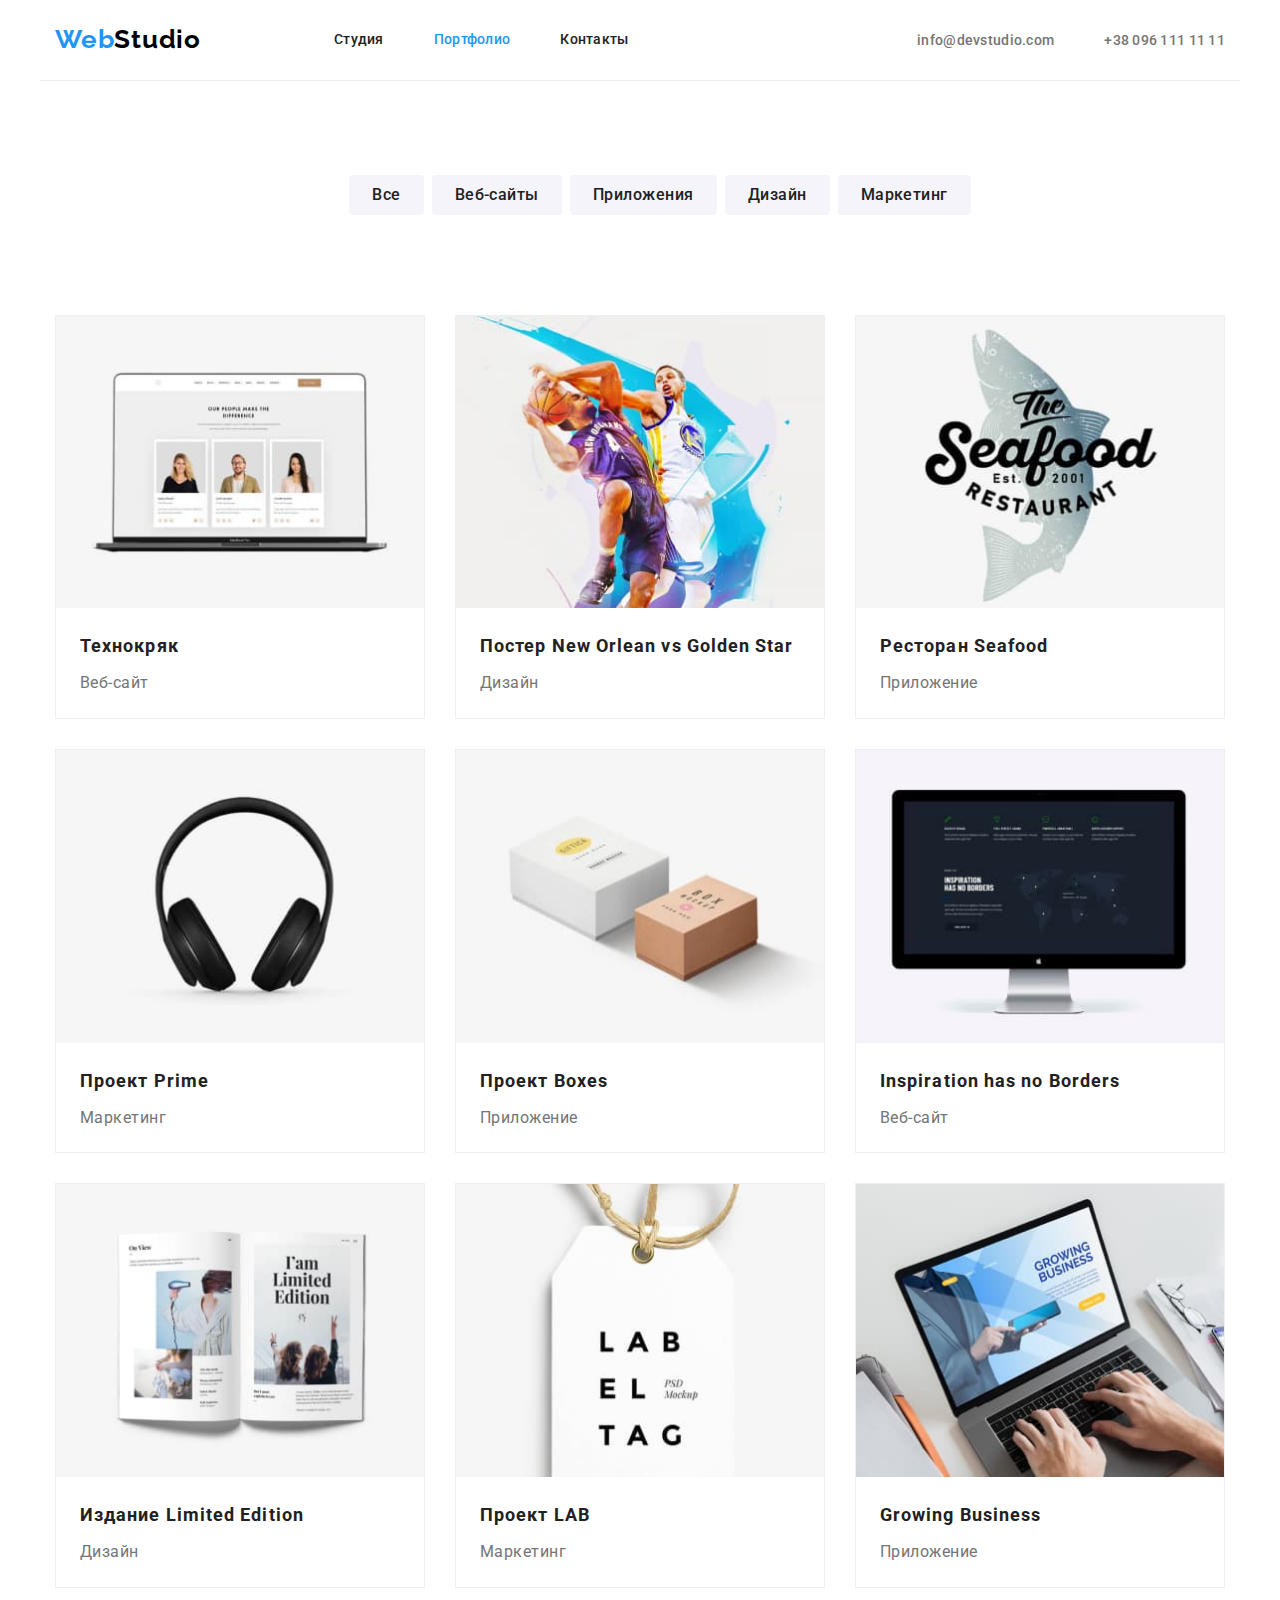
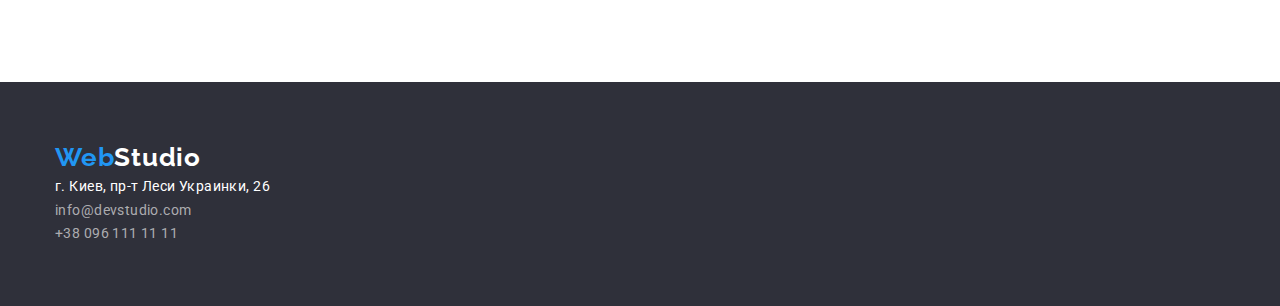
==== porffolio.html @ fcead11d "Initial commit" ====
<!DOCTYPE html>
<html lang="en">
  <head>
    <meta charset="UTF-8" />
    <meta http-equiv="X-UA-Compatible" content="IE=edge" />
    <meta name="viewport" content="width=device-width, initial-scale=1.0" />
    <title>portfolio</title>

    <link
      href="https://fonts.googleapis.com/css2?family=Raleway:wght@700&family=Roboto:wght@400;500;700;900&display=swap"
      rel="stylesheet"
    />
    <link rel="preconnect" href="https://fonts.gstatic.com" />
    <link
      rel="stylesheet"
      href="https://cdnjs.cloudflare.com/ajax/libs/modern-normalize/1.1.0/modern-normalize.min.css"
    />
    <link rel="stylesheet" href="./css/styles.css" />
  </head>
  <body>
    <!--header-->
    <header class="header">
      <div class="header-container-portfolio">
        <!-- navigation -->
        <div class="navigation-container">
          <a lang="en" class="logo-navigation" href="./index.html"
            >Web<span class="header-logo">Studio</span>
          </a>
          <nav class="navigation-box">
            <ul class="navigation-list">
              <li class="item-navigation">
                <a class="link-navigation" href="./index.html">Студия</a>
              </li>
              <li class="item-navigation">
                <a class="link-navigation current" href="./portfolio.html"
                  >Портфолио</a
                >
              </li>
              <li class="item-navigation">
                <a class="link-navigation" href="./index.html">Контакты</a>
              </li>
            </ul>
          </nav>
          <!-- header-group -->
          <div class="header-group-container">
            <ul class="header-group-list">
              <li class="item-header-group">
                <a class="link-header-group" href="mailto:info@devstudio.com"
                  >info@devstudio.com</a
                >
              </li>

              <li class="item-header-group">
                <a class="tel-header-group" href="tel:+380961111111"
                  >+38 096 111 11 11</a
                >
              </li>
            </ul>
          </div>
        </div>
      </div>
    </header>

    <main class="main-portfolio">
      <div class="main-container-portfolio">
        <section class="group">
          <h1 class="visually-hidden">group-title</h1>
          <div class="filter-conteiner">
            <ul class="filter-list">
              <li class="filter-item">
                <button class="filter-btn" type="button">Все</button>
              </li>
              <li class="filter-item">
                <button class="filter-btn" type="button">Веб-сайты</button>
              </li>
              <li class="filter-item">
                <button class="filter-btn" type="button">Приложения</button>
              </li>
              <li class="filter-item">
                <button class="filter-btn" type="button">Дизайн</button>
              </li>
              <li class="filter-item">
                <button class="filter-btn" type="button">Маркетинг</button>
              </li>
            </ul>
          </div>

          <ul class="group-list">
            <li class="group-item">
              <img
                class="group-img"
                src="./imegins/portfolio/1-img-tehnohryak.jpg"
                alt="сайт"
                width="370"
                height="294"
              />
              <h2 class="group-title">Технокряк</h2>
              <p class="group-text">Веб-сайт</p>
            </li>
            <li class="group-item">
              <img
                class="group-img"
                src="./imegins/portfolio/2-img-poster.jpg"
                alt="постер"
                width="370"
                height="294"
              />
              <h2 lang="en" class="group-title">
                Постер New Orlean vs Golden Star
              </h2>
              <p class="group-text">Дизайн</p>
            </li>
            <li class="group-item">
              <img
                class="group-img"
                src="./imegins/portfolio/3-img-restoran.jpg"
                alt="приложение ресторан"
                width="370"
                height="294"
              />
              <h2 lang="en" class="group-title">Ресторан Seafood</h2>
              <p class="group-text">Приложение</p>
            </li>
            <li class="group-item">
              <img
                class="group-img"
                src="./imegins/portfolio/4-img-prime.jpg"
                alt="наушники"
                width="370"
                height="294"
              />
              <h2 lang="en" class="group-title">Проект Prime</h2>
              <p class="group-text">Маркетинг</p>
            </li>
            <li class="group-item">
              <img
                class="group-img"
                src="./imegins/portfolio/5-img-boxes.jpg"
                alt="коробки"
                width="370"
                height="294"
              />
              <h2 lang="en" class="group-title">Проект Boxes</h2>
              <p class="group-text">Приложение</p>
            </li>
            <li class="group-item">
              <img
                class="group-img"
                src="./imegins/portfolio/6-img-inspiration.jpg"
                alt="монитор"
                width="370"
                height="294"
              />
              <h2 lang="en" class="group-title">Inspiration has no Borders</h2>
              <p class="group-text">Веб-сайт</p>
            </li>
            <li class="group-item">
              <img
                class="group-img"
                src="./imegins/portfolio/7-img-limitededishn.jpg"
                alt="книга"
                width="370"
                height="294"
              />
              <h2 lang="en" class="group-title">Издание Limited Edition</h2>
              <p class="group-text">Дизайн</p>
            </li>
            <li class="group-item">
              <img
                class="group-img"
                src="./imegins/portfolio/8-img-lab.jpg"
                alt="бирка"
                width="370"
                height="294"
              />
              <h2 lang="en" class="group-title">Проект LAB</h2>
              <p class="group-text">Маркетинг</p>
            </li>
            <li class="group-item">
              <img
                class="group-img"
                src="./imegins/portfolio/9-img-growing.jpg"
                alt="ноутбук"
                width="370"
                height="294"
              />
              <h2 lang="en" class="group-title">Growing Business</h2>
              <p class="group-text">Приложение</p>
            </li>
          </ul>
        </section>
      </div>
    </main>

    <!--footer-->
    <footer class="footer">
      <div class="footer-container">
        <a lang="en" class="footer-logo" href="./index.html"
          >Web<span class="footer-logo-second">Studio</span>
        </a>
        <address class="footer-address">
          <ul class="footer-list">
            <li class="footer-item">
              <a
                class="footer-map"
                href="https://g.page/stamp-capital?share"
                target="_blank"
                rel="noopener noreferrer"
                >г. Киев, пр-т Леси Украинки, 26
              </a>
            </li>
            <li class="footer-item">
              <a class="footer-link" href="mailto:info@devstudio.com"
                >info@devstudio.com</a
              >
            </li>
            <li class="footer-item">
              <a class="footer-tel" href="tel:+380961111111"
                >+38 096 111 11 11</a
              >
            </li>
          </ul>
        </address>
      </div>
    </footer>
  </body>
</html>
---- css/styles.css ----
:root {
    --header-bg-color: #FFFFFF;
    --herofooter-bg-color: #2F303A;
    --body-bg-color: #FFFFFF;
    --team-bg-secondhead: #F5F4FA;
    --footer-adres-color: rgba(255, 255, 255, 0.6);

    --web-link-color: #2196F3;
    --darkmain-color: #000000;

    --text-main-color: #212121;
    --text-cecond-color: #757575;

    --hover-color: #188CE8;
    --Footer-adress: #ACACB0;
    --ctroke-color: #ECECEC;

    --border-color: #EEEEEE;
    }

    /*=============== Body properties================ */
body {
    margin: 0;
    font-family: Roboto, sans-serif;
    letter-spacing: 0.03em;
    background-color: var(--body-bg-color);
    color: var(--text-main-color);
    font-size: 14px;
    line-height: 2;
    }
    /* ============================================== */
    h1, h2, h3, h4, h5, h6, p, ul{
        margin-top: 0;
        margin-bottom: 0;
        
    }

    /*============= description =====================*/
    .description{
        padding-top: 23px;
    }

    .description-second-title, .team-section-title {
        margin-bottom: 10px;
    }
    .description-list{
    display: flex;
    justify-content: space-between;

       }

    ul.description-list{
        padding-left: 0px;
        padding-right: 0px;
    }
    
    /* .description-item:last-child,
    {    margin-right: 0px;
    } */
        .description-item{
    width: 270px;   
    }
    .description-container{
        margin-bottom: 94px;
    }
    /*==============================================*/
    
    /*============= about =====================*/
    .about-list{
    display: flex;
    flex-wrap: nowrap;
    /* align-items: stretch; */
    }
    ul.about-list{
    padding-left: 0px;
    padding-right: 0px;
    }
    .about-item{
    width: 370px;
    margin-left: 0px;
    margin-right: 30px;
    background-color: teal;
    }

    .about-item:last-child {
    margin-right: 0px;
    }
    /*============= img =====================*/
    img {   display: block;
            max-width: 100%;
            height: auto;
        }
    /*==============================================*/


    /*=============  team  =====================*/
    .team-list{
    display: flex;
    flex-wrap: nowrap;
           }
    ul.team-list{
        padding: 0px;
    }
    .team-item{
    width: 270px;
    margin-left: 0px;
    margin-top: 0px;
    margin-right: 30px;
    background-color: var(--body-bg-color);
    border-bottom-left-radius: 4px;
    border-bottom-right-radius: 4px;
    border: 1px solid transparent;
    }
    .team-img {
        margin-bottom: 30px;
        display: block;
            max-width: 100%;
            height: auto;
    }
    .text-team{
     margin-bottom: 30px;
    }
   



    .about-title, .team-title{
        margin-bottom: 50px;
        align-items: center;}
   
    /* =============  container============================= */
.header-container, .description-container, .about-container,
.team-cоntainer, .footer-container, .main-container-portfolio
 {  
    margin-left: auto;
    margin-right: auto;
    width: 1200px;
    padding-left: 15px;
    padding-right: 15px;
    /* outline: 1px solid tomato; */

}
.header-container-portfolio{
    margin: 0 auto;
    width: 1200px;
    padding-left: 15px;
    padding-right: 15px;
    border-bottom: 1px solid var(--ctroke-color);}

    /* ========   Portfolio ""SETKA"  =========== */
    .group-list{
        display: flex;
        flex-wrap: wrap;
        
    }
    .group-item{
        width: 370px;

        margin-right: 30px;
        margin-bottom: 30px;
        border: 1px solid var(--border-color);
    }
    .group-item:nth-child(3n) {
        margin-right: 0px;

    }
    .group-item:nth-last-child(-n + 3) {
            margin-bottom: 0px;
        }

    .group-img{
    margin-bottom: 20px;
    }
    .group-title{
        margin-bottom: 4px;
        padding-left: 24px;
    }
    .group-text{
        margin-bottom: 20px;
        padding-left: 24px;
    }
    ul.group-list{
        padding: 0px;
    }
    .main-portfolio{
        padding-top: 94px;
        padding-bottom: 94px;
    }
    /* ===================================== */

.navigation-container{
    display: flex;
    align-items: center;
}

.header-group-container{
    margin-left: auto;
    
}

/* Logo */
.logo-navigation{
    margin-right: 93px;
}
.navigation-list{
    display: flex;
    align-items: center;
}
.header-group-list{
    display: flex;
}
.item-navigation{
    margin-right: 50px;
}
.tel-header-group{
    margin-left: 50px;
}
.item-navigation:last-child, {
    margin-right: 0px;
}

.list{
    padding: 0px;
    margin: 0px;
    list-style: no;
}
/*header*/
.header {
background-color: var(--header-bg-color);
}
/*Hero*/
.hero-section{
    padding-top: 200px;
    padding-bottom: 200px;
   
    background-color: var(--herofooter-bg-color);
    text-align: center;
}

/*Team*/
.team-section{
    padding-top: 94px;
    padding-bottom: 94px;
background-color: var(--team-bg-secondhead) 
}
.footer{
    background-color: var(--herofooter-bg-color);
}



.hero-title{
margin-top: 0;
margin-bottom: 30px;
font-family: 'Roboto';
font-weight: 900;
font-size: 44px;
line-height: 1.36;
color: var(--header-bg-color);
text-transform: uppercase;
letter-spacing: 0.06em;
/* background-color: tomato; */
}

.logo-navigation, .link-navigation {
    text-decoration: none;}
.logo-navigation {
font-family: 'Raleway';
font-style: normal;
font-weight: 700;
font-size: 26px;
line-height: 1.2;
letter-spacing: 0.03em;
color: var(--web-link-color);
}
.header-logo {
font-family: 'Raleway';
font-style: normal;
font-weight: 700;
font-size: 26px;
line-height: 1.2;
letter-spacing: 0.03em;
color: var(--darkmain-color);
}
.footer-logo{
text-decoration: none;
}
.footer-logo{
    font-family: 'Raleway';
    font-weight: 700;
    font-size: 26px;
    line-height: 1.2;
    letter-spacing: 0.03em;
    color: var(--web-link-color);
}
.footer-logo-second{
    font-family: 'Raleway';
    font-weight: 700;
    font-size: 26px;
    line-height: 1.2;
    letter-spacing: 0.03em;
    color: var(--header-bg-color);
}

/* Header ссылки */
.link-header-group, .tel-header-group{
font-weight: 500;
font-size: 14px;
line-height: 1.14;
letter-spacing: 0.02em;
color: var(--text-cecond-color);
text-decoration: none;
}


.link-header-group:hover, 
.link-header-group:focus{
    color: var(--web-link-color);
}
.tel-header-group:hover,
.tel-header-group:focus {
    color: var(--web-link-color);
}
.footer-map:hover,
.footer-map:focus{
color: var(--web-link-color);
}
.footer-link:hover,
.footer-link:focus{
color: var(--web-link-color);
}
.footer-tel:hover,
.footer-tel:focus{
color: var(--web-link-color);
}

/* убирает маркер нумирации списка */

 .item-header-group, 
 .footer-item, .team-item, .about-item,
  .description-item, .item-navigation, 
  .filter-item, .group-item{
     list-style: none;}

     /* footer */
    .footer-link, .footer-tel{
    font-weight: 400;
    font-size: 14px;
    line-height: 1.7;
    letter-spacing: 0.03em;
    color: var(--Footer-adress);
    text-decoration: none;
    }
    .footer-map{
    color: var(--header-bg-color);
    text-decoration: none;
    }
    
    .footer-address {
    font-weight: 400;
    font-size: 14px;
    line-height: 1.7;
    letter-spacing: 0.03em;
    color: var(--footer-adres-color);
    font-style: normal
    }

    /* team-section */
    .team {
    background-color: var(--team-bg-secondhead);
    }
    .team-title, .about-title{
    font-size: 36px;
    line-height: 1.16;
    letter-spacing: 0.03em;
    font-weight: 700;
    color: var(--text-main-color);
    }
    .team-section-title{
    font-weight: 500;
    font-size: 16px;
    line-height: 1.2;
    text-align: center;
    letter-spacing: 0.03em;
    color: var(--text-main-color);
    }
    .text-team{
    font-weight: 400;
    font-size: 16px;
    line-height: 1.2;
    text-align: center;
    letter-spacing: 0.03em;
    color: var(--text-cecond-color);
    }
    .description-second-title {
    font-weight: 700;
    font-size: 14px;
    line-height: 1.14;
    letter-spacing: 0.03em;
    color: var(--text-main-color);
    text-transform: uppercase;
    }
    .description-text{
    font-weight: 400;
    font-size: 14px;
    line-height: 1.7;
    letter-spacing: 0.03em;
    color: var(--text-cecond-color);
    }

    .link-navigation{
    display: block;
    padding-top: 32px;
    padding-bottom: 32px;

    font-weight: 500;
    font-size: 14px;
    line-height: 1.14;
    letter-spacing: 0.02em;
    color: var(--text-main-color);
    }
    .link-navigation:hover, 
    .link-navigation:focus{
    color: var(--web-link-color);
    }


    /* портфолио */
    .group-title{
    font-weight: 700;
    font-size: 18px;
    line-height: 2;
    letter-spacing: 0.06em;
    color: var(--text-main-color);
    }
    .group-text{
    font-weight: 400;
    font-size: 16px;
    line-height: 1.87;
    letter-spacing: 0.03em;
    color: var(--text-cecond-color);
    }

    /* button */
    .filter-btn{
    display: inline-block;
    padding: 6px 22px;
    border-radius: 4px;
    border: 1px solid transparent;
    text-align: center;

    margin-bottom: 50px;

    font-family: 'Roboto';
    font-weight: 500;
    font-size: 16px;
    line-height: 1.62;
    text-align: center;
    letter-spacing: 0.03em;
    color: var(--text-main-color);
    background-color: var(--team-bg-secondhead);
    cursor: pointer;
    }

    .filter-btn:hover,
    .filter-btn:focus{
    font-family: 'Roboto';
    font-weight: 500;
    font-size: 16px;
    line-height: 1.62;
    text-align: center;
    letter-spacing: 0.03em;
    color: var(--header-bg-color);
    background-color: var(--web-link-color);
    cursor: pointer;
    }

    .filter-conteiner{
        padding-bottom: 94px;
        padding-bottom: 50px;
        
    }
    .filter-list{
        display: flex;
        align-items: center;
        justify-content: center;

    }
        .filter-item{
            margin-right: 8px;
        }
        .filter-item:last-child {
        margin-right: 0px;
        }
   

    .hero-btn{
    display: inline-block;
    padding: 10px 32px;
    border-radius: 4px;
    border: 1px solid transparent;
    min-width: 200px;
    text-align: center;
    /* margin-bottom: 200px; */

    font-family: 'Roboto';
    font-weight: 700;
    font-size: 16px;
    line-height: 1.87;
    letter-spacing: 0.06em;
    color: var(--header-bg-color);
    background-color: var(--web-link-color);
    text-decoration: none;
    cursor: pointer;
    }

    .hero-btn:hover,
    .hero-btn:focus{
    font-weight: 700;
    font-size: 16px;
    line-height: 1.87;
    
    color: var(--header-bg-color);
    background-color: var(--hover-color);
    cursor: pointer;
    }
    /* .footer */
    .footer{
        padding-top: 60px;
        padding-bottom: 60px;
    }
   
    .footer-list{
        padding-left: 0px;
    }

    /*current navigation  */




    .link-navigation.current{
    color: var(--web-link-color);
    }

    /* visually-hidden */
    .visually-hidden {
        position: absolute;
        width: 1px;
        height: 1px;
        margin: -1px;
        border: 0;
        padding: 0;
    
        white-space: nowrap;
        clip-path: inset(100%);
        clip: rect(0 0 0 0);
        overflow: hidden;
    }
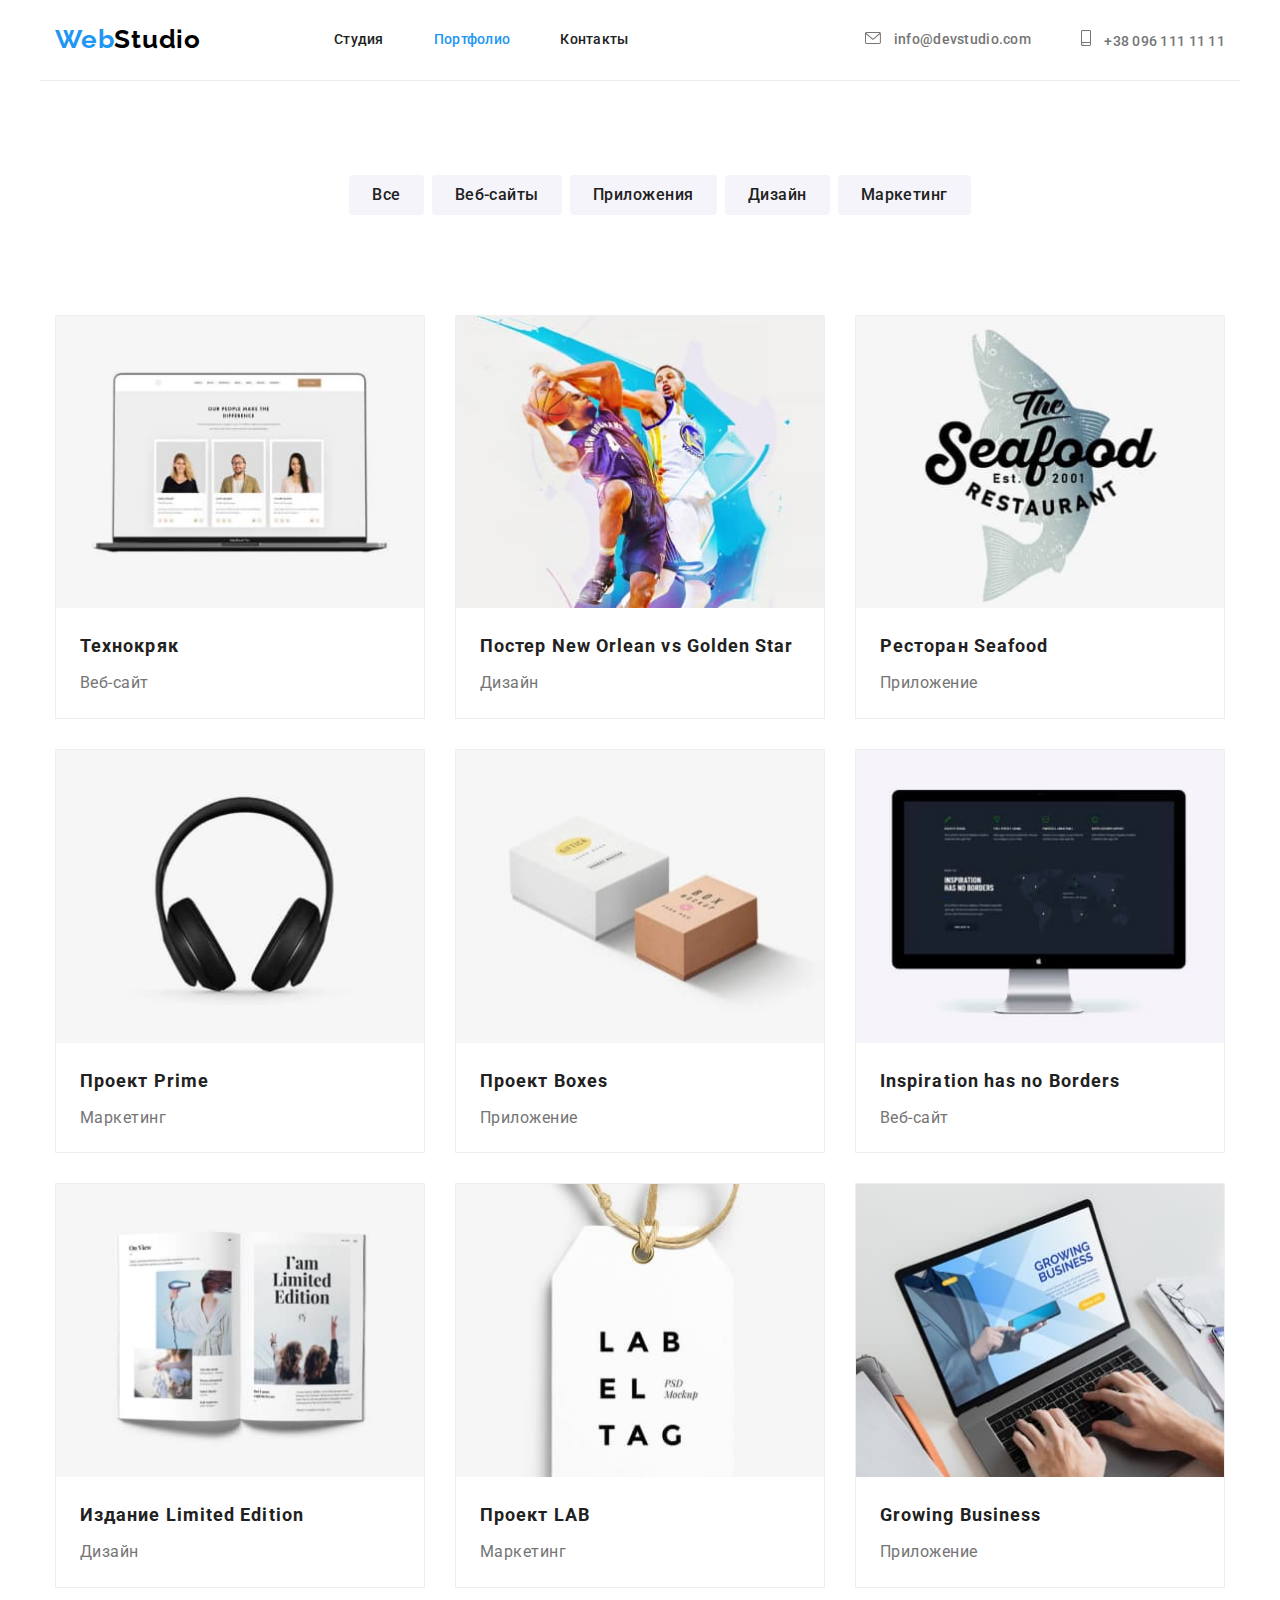
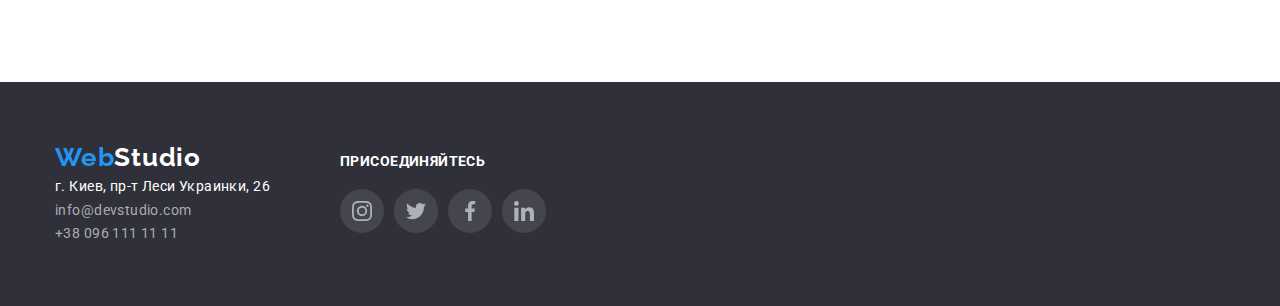
==== commit 69e23271: "add sprite and style" ====
--- a/porffolio.html
+++ b/porffolio.html
@@ -46,13 +46,21 @@
             <ul class="header-group-list">
               <li class="item-header-group">
                 <a class="link-header-group" href="mailto:info@devstudio.com"
-                  >info@devstudio.com</a
+                  >
+                  <svg class="header-icon" width="16" height="12">
+                      <use href="./imegins/sprite.svg#icon-envelope"></use>
+                    </svg>
+                  info@devstudio.com</a
                 >
               </li>
 
               <li class="item-header-group">
                 <a class="tel-header-group" href="tel:+380961111111"
-                  >+38 096 111 11 11</a
+                  >
+                  <svg class="header-icon" width="10" height="16">
+                      <use href="./imegins/sprite.svg#icon-smartphone"></use>
+                    </svg>
+                  +38 096 111 11 11</a
                 >
               </li>
             </ul>
@@ -192,10 +200,11 @@
       </div>
     </main>
 
-    <!--footer-->
+    <!--5_Футер-->
     <footer class="footer">
       <div class="footer-container">
-        <a lang="en" class="footer-logo" href="./index.html"
+        <div class="footer-fst-container">
+          <a lang="en" class="footer-logo" href="./index.html"
           >Web<span class="footer-logo-second">Studio</span>
         </a>
         <address class="footer-address">
@@ -221,7 +230,36 @@
             </li>
           </ul>
         </address>
+        </div>
+        
+               <div class="footer-group">
+                  <h2 class="footer-section-title">присоединяйтесь</h3>
+
+                <ul class="social-list">
+                  <li class="social-item"><a class="social-link" href="" target="_blank" rel="noopener noreferrer" aria-label="иконка instagram">
+                    <svg class="social-icon" width="20" height="20">
+                      <use href="./imegins/sprite.svg#icon-instagram-1"></use>
+                    </svg>
+                  </a></li>
+                  <li class="social-item"><a class="social-link" href="" target="_blank" rel="noopener noreferrer" aria-label="иконка twitter">
+                    <svg class="social-icon" width="20" height="20">
+                      <use href="./imegins/sprite.svg#icon-twitter-2"></use>
+                    </svg>
+                  </a></li>
+                  <li class="social-item"><a class="social-link" href="" target="_blank" rel="noopener noreferrer" aria-label="иконка facebook">
+                    <svg class="social-icon" width="20" height="20">
+                      <use href="./imegins/sprite.svg#icon-facebook-3"></use>
+                    </svg>
+                  </a></li>
+                  <li class="social-item"><a class="social-link" href="" target="_blank" rel="noopener noreferrer" aria-label="иконка linkedin">
+                     <svg class="social-icon" width="20" height="20">
+                      <use href="./imegins/sprite.svg#icon-linkedin-4"></use>
+                    </svg>
+                  </a></li>                                    
+                </ul>
+               </div>
       </div>
+     
     </footer>
   </body>
 </html>
--- a/css/styles.css
+++ b/css/styles.css
@@ -16,7 +16,20 @@
     --ctroke-color: #ECECEC;
 
     --border-color: #EEEEEE;
-    }
+
+    --hero-gradient: rgba(47, 48, 58, 0.4);
+
+    --social-icons-color: #AFB1B8;
+    --social-icon-hover-color: #FFFFFF;
+    --border-clients-color:#AFB1B8;
+
+
+    
+    /* grid-items */
+    --items: 1;
+    --indent: 30px;
+}
+
 
     /*=============== Body properties================ */
 body {
@@ -53,13 +66,49 @@
         padding-left: 0px;
         padding-right: 0px;
     }
-    
+    /* =========================== */
+.description-item:not(:last-child) {
+    margin-right: 30px;
+}
+
+.description-icon {
+    display: flex;
+    justify-content: center;
+    align-items: center;
+    margin-bottom: 30px;
+
+    width: 270px;
+    height: 120px;
+    border-radius: 4px;
+
+    background-color: #f5f4fa;
+}
     /* .description-item:last-child,
     {    margin-right: 0px;
     } */
-        .description-item{
+        /* .description-item{
     width: 270px;   
     }
+    .description-item::before {
+        display: block;
+        content: '';
+        height: 120px;
+        background-size: contain;
+        background-repeat: no-repeat;
+        background-position: center;
+        background-color: #F5F4FA;
+    }
+        .icon-antenna::before {display: block; content: '';
+        background-image: url("../imegins/icons/antenna.svg");
+         }
+        .icon-clock::before {display: block; content: '';
+        background-image: url("../imegins/icons/clock.svg");}
+        .icon-diagramma::before {display: block; content: '';
+        background-image: url("../imegins/icons/diagram.svg");}
+        .icon-austronavt::before {display: block;   content: '';
+        background-image: url("../imegins/icons/astronaut.svg");} */
+
+
     .description-container{
         margin-bottom: 94px;
     }
@@ -110,27 +159,30 @@
     border-bottom-left-radius: 4px;
     border-bottom-right-radius: 4px;
     border: 1px solid transparent;
+    box-shadow: 0px 1px  2px rgba(0, 0, 0, 0.2), 0px  1px  1px rgba(0, 0, 0, 0.14), 
+    0px 3px  1px rgba(0, 0, 0, 0.12);
     }
     .team-img {
-        margin-bottom: 30px;
+        /* margin-bottom: 30px; */
         display: block;
             max-width: 100%;
             height: auto;
     }
     .text-team{
-     margin-bottom: 30px;
+     margin-bottom: 16px;
     }
    
 
 
 
-    .about-title, .team-title{
+    .about-title, .team-title, .customers-title{
+        text-align: center;
         margin-bottom: 50px;
         align-items: center;}
    
     /* =============  container============================= */
 .header-container, .description-container, .about-container,
-.team-cоntainer, .footer-container, .main-container-portfolio
+.team-cоntainer, .footer-container, .main-container-portfolio, .customers-container
  {  
     margin-left: auto;
     margin-right: auto;
@@ -151,8 +203,15 @@
     .group-list{
         display: flex;
         flex-wrap: wrap;
-        
-    }
+           
+    }
+
+    
+                .group-item:hover,
+                .group-item:focus {
+            box-shadow: 0px 1px 1px rgba(0, 0, 0, 0.12), 0px 4px 4px rgba(0, 0, 0, 0.06), 1px 4px 6px rgba(0, 0, 0, 0.16);
+        }
+
     .group-item{
         width: 370px;
 
@@ -207,7 +266,8 @@
     align-items: center;
 }
 .header-group-list{
-    display: flex;
+     display: flex;
+    align-items: center;
 }
 .item-navigation{
     margin-right: 50px;
@@ -215,7 +275,7 @@
 .tel-header-group{
     margin-left: 50px;
 }
-.item-navigation:last-child, {
+.item-navigation:last-child {
     margin-right: 0px;
 }
 
@@ -229,12 +289,21 @@
 background-color: var(--header-bg-color);
 }
 /*Hero*/
+
 .hero-section{
-    padding-top: 200px;
+       padding-top: 200px;
     padding-bottom: 200px;
-   
-    background-color: var(--herofooter-bg-color);
     text-align: center;
+       /* background-color: 
+        var(--herofooter-bg-color); */
+    text-align: center;
+    background-image: url("../imegins/bg-main/bacgraund-Img.jpg"); 
+       max-width: 1600px;
+    height: 600px;
+    margin-left: auto;
+    margin-right: auto;
+    background-repeat: no-repeat;
+    background-position: center;
 }
 
 /*Team*/
@@ -339,8 +408,15 @@
  .item-header-group, 
  .footer-item, .team-item, .about-item,
   .description-item, .item-navigation, 
-  .filter-item, .group-item{
-     list-style: none;}
+  .filter-item, .group-item, .customers-item{ 
+     list-style: none;
+         }
+                 .social-item{
+                     list-style: none;
+                 }
+     
+      
+
 
      /* footer */
     .footer-link, .footer-tel{
@@ -369,7 +445,7 @@
     .team {
     background-color: var(--team-bg-secondhead);
     }
-    .team-title, .about-title{
+    .team-title, .about-title, .customers-title{
     font-size: 36px;
     line-height: 1.16;
     letter-spacing: 0.03em;
@@ -423,6 +499,74 @@
     .link-navigation:focus{
     color: var(--web-link-color);
     }
+        /* ================  social icons============================ */
+              
+        .social-link {
+            text-decoration: none;
+        }
+        .social-list{
+            display: flex;
+            justify-content: center;
+            align-items: center;
+            padding: 0;
+
+            /* gap: 10px; */
+            }
+        .social-item:not(:last-child){
+            margin-right: 10px;
+
+        }
+        .social-link{
+            display: flex;
+            align-items: center;
+            justify-content: center;
+            width: 44px;
+            height: 44px;
+            background-color: var(--social-icon-hover-color)
+            border-radius: 50%;
+        }
+        .social-link:hover,
+        .social-link:focus{
+        background-color: var(--hover-color);
+        border-radius: 50%;
+                }
+        .team-group {
+            padding-top: 30px;
+            padding-bottom: 30px;
+            
+        }
+        .social-icon{
+            fill: var(--social-icons-color);
+        }
+        .social-link:hover .social-icon,
+        .social-link:focus .social-icon{
+        fill: var(--social-icon-hover-color);
+        }
+/* ================ header envelope phone ============= */
+        .header-icon{
+            margin-right: 10px;
+            fill: currentColor;
+        }
+        .header-icon:hover, .header-icon:focus{
+        fill: currentColor;
+        }
+        .item-header-group{
+            display: flex;
+            text-align: center;
+        }
+     
+        /*=============FOOTER ICON==========  */
+                /* .footer-social-link {
+                    display: flex;
+                    align-items: center;
+                    justify-content: center;
+                    width: 44px;
+                    height: 44px;
+                    background-color: background-color: rgba(255, 255, 255, 0.1);
+                    border-radius: 50%;
+                } */
+     
+       
 
 
     /* портфолио */
@@ -558,4 +702,105 @@
         overflow: hidden;
     }
 
+/* ==============customers============= */
+
+.grid{
+    display: flex;
+    flex-wrap: wrap;
+    gap: var(--indent);
+}
+.grid-item {
+    display: flex;
+    flex-basis: calc((100%- var(--indent) * (var(--items)-1))/var(--items));
+}
+
+   .customers-title{
+    text-align: center;
+   }
+   .customers-item{
+       --indent: 5;
+   }
+   ul.customers-list.grid{
+    padding-left: 0px;
+   }
+   .customers-section{
+       padding-bottom: 94px;
+   }
+   .customers-link:hover,
+   .customers-link:focus {
+     border-color: var(--hover-color);
+    
+     }
    
+   .customers-link{
+    display: flex;   
+    align-items: center;
+    justify-content: center;
+
+    width: 170px;
+    height: 92px;
+
+    border: 1px solid var(--border-clients-color);
+    border-radius: 4px;
+   }
+   .customers-icon{
+       fill: var(--social-icons-color);
+          }
+    .customers-icon:hover, 
+    .customers-icon:focus
+    {fill: var(--hover-color);
+
+          }
+
+          /* footer icons */
+.footer-section-title {
+  color:var(--body-bg-color);
+  font-weight: 700;
+  font-size: 14px;
+  line-height: 1.142;
+  letter-spacing: 0.03em;
+  text-transform: uppercase;
+  margin-bottom: 20px;
+}
+.social-list {
+  display: flex;
+  list-style: none;
+}
+
+.social-item {
+  margin-right: 10px;
+  border-radius: 50%;
+  background-color: rgba(255, 255, 255, 0.1);
+}
+
+.social-item:last-child {
+  margin-right: 0px;
+}
+.footer-fst-container {
+margin-right: 70px;
+}
+.footer-container{
+display: flex;
+align-items: baseline;
+}
+
+  
+ 
+ /* ======== overlay ================= */
+ .overlay{
+     max-width: 1600px;
+     height: 600px;
+     margin-left: auto;
+     margin-right: auto;
+     outline: blue;
+     background-image: linear-gradient(
+         to right, 
+        rgba(47, 48, 58, 0.4),
+        rgba(47, 48, 58, 0.4)
+     ),
+     url("../imegins/icons/bacgraund-Img.jpg");
+
+     background-repeat: no-repeat;
+     background-position: center;
+     background-size: cover; 
+ }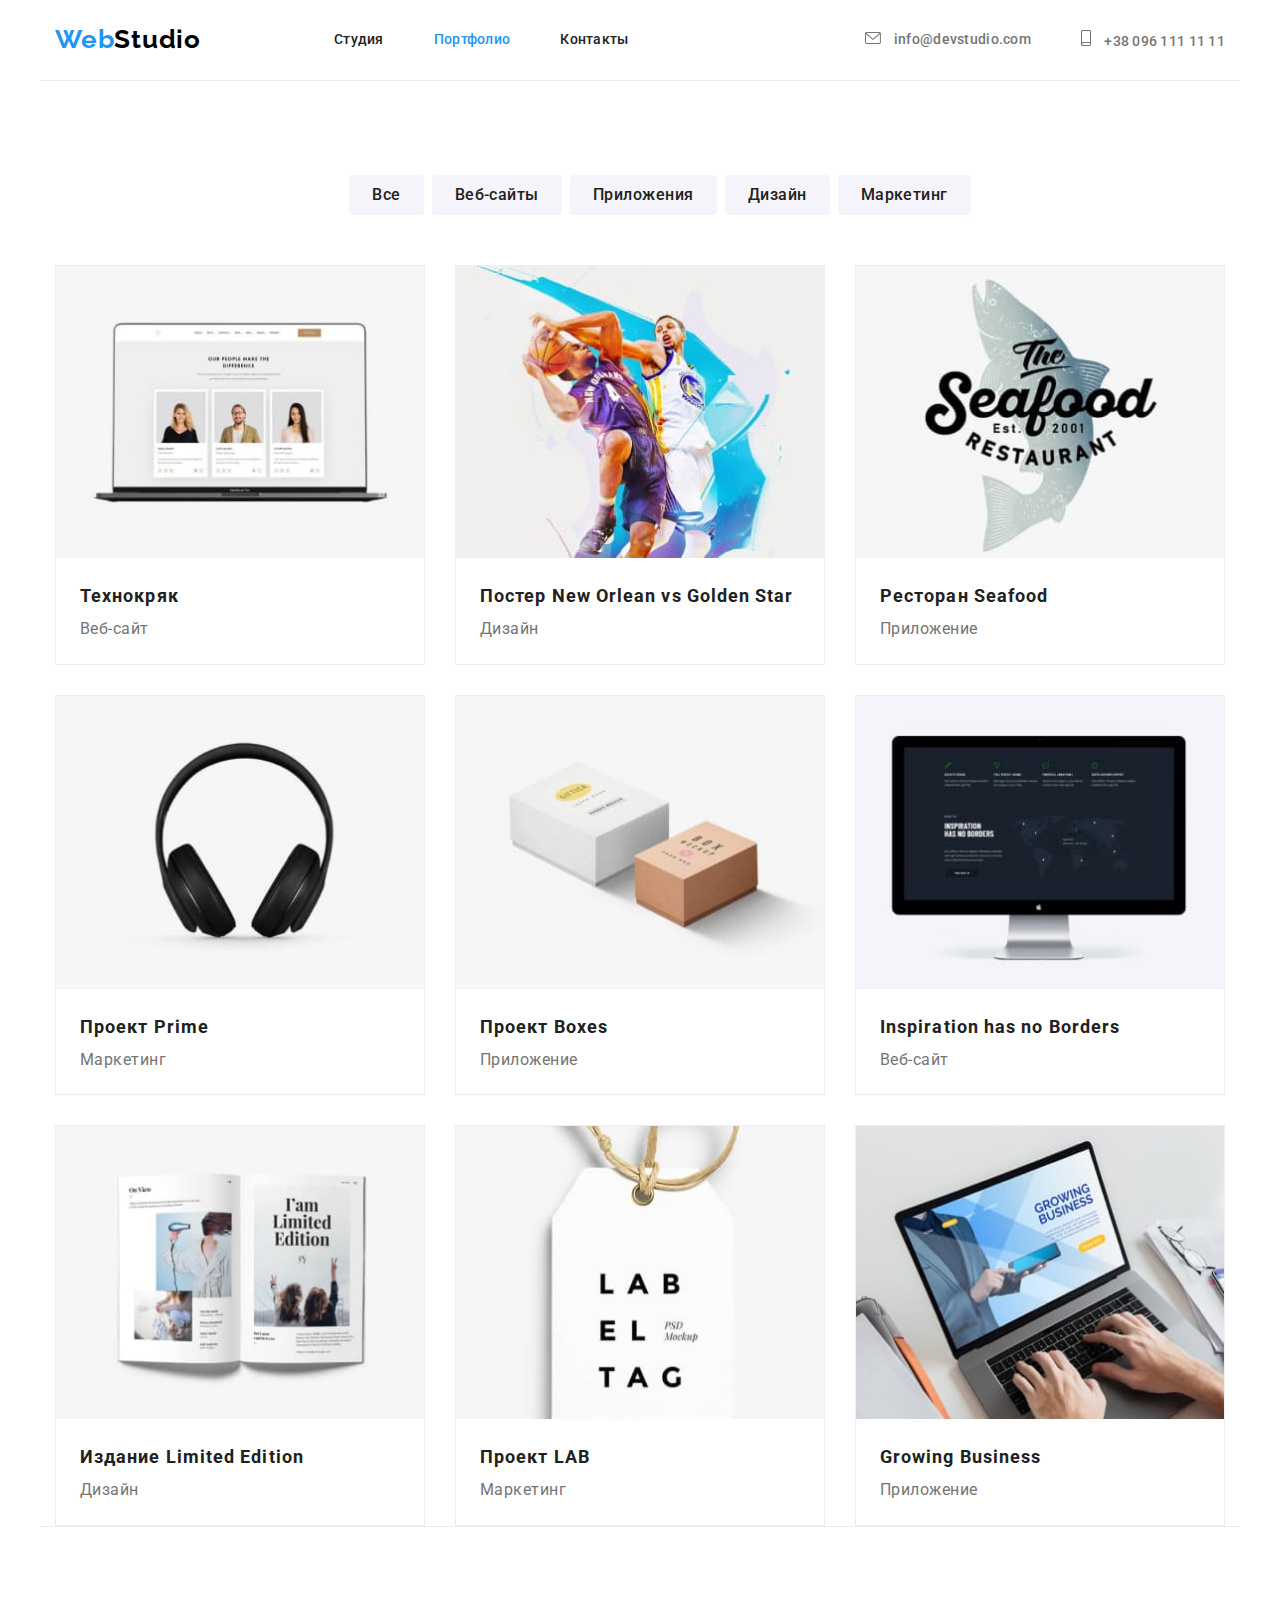
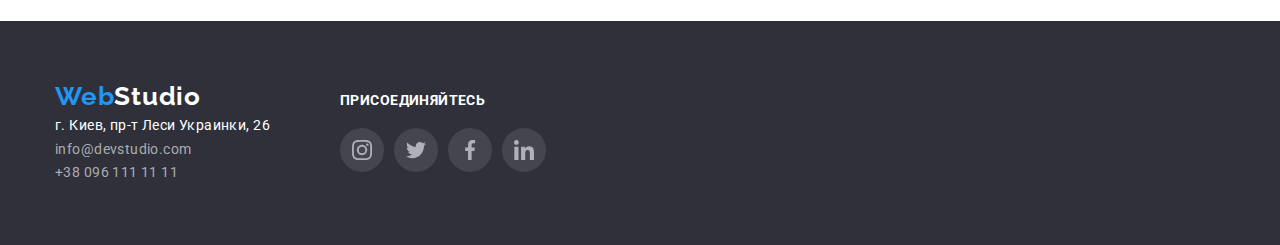
==== commit 8abc5352: "исправление замечаний" ====
--- a/porffolio.html
+++ b/porffolio.html
@@ -20,7 +20,7 @@
   <body>
     <!--header-->
     <header class="header">
-      <div class="header-container-portfolio">
+      <div class="container">
         <!-- navigation -->
         <div class="navigation-container">
           <a lang="en" class="logo-navigation" href="./index.html"
@@ -70,7 +70,7 @@
     </header>
 
     <main class="main-portfolio">
-      <div class="main-container-portfolio">
+      <div class="container">
         <section class="group">
           <h1 class="visually-hidden">group-title</h1>
           <div class="filter-conteiner">
@@ -95,105 +95,159 @@
 
           <ul class="group-list">
             <li class="group-item">
-              <img
+              <a href="#" class="portfolio-link">
+                 <img
                 class="group-img"
                 src="./imegins/portfolio/1-img-tehnohryak.jpg"
                 alt="сайт"
                 width="370"
                 height="294"
               />
-              <h2 class="group-title">Технокряк</h2>
+              <div class="group-caption">
+                <h2 class="group-title">Технокряк</h2>
               <p class="group-text">Веб-сайт</p>
-            </li>
-            <li class="group-item">
-              <img
+              </div>
+              </a>
+             
+              
+            </li>
+            <li class="group-item">
+              <a href="" class="portfolio-link">
+                <img
                 class="group-img"
                 src="./imegins/portfolio/2-img-poster.jpg"
                 alt="постер"
                 width="370"
                 height="294"
               />
-              <h2 lang="en" class="group-title">
+              <div class="group-caption">
+                <h2 lang="en" class="group-title">
                 Постер New Orlean vs Golden Star
               </h2>
               <p class="group-text">Дизайн</p>
-            </li>
-            <li class="group-item">
-              <img
+              </div>
+              </a>
+              
+              
+            </li>
+            <li class="group-item">
+              <a href="" class="portfolio-link">
+                <img
                 class="group-img"
                 src="./imegins/portfolio/3-img-restoran.jpg"
                 alt="приложение ресторан"
                 width="370"
                 height="294"
               />
-              <h2 lang="en" class="group-title">Ресторан Seafood</h2>
+              <div class="group-caption">
+                <h2 lang="en" class="group-title">Ресторан Seafood</h2>
               <p class="group-text">Приложение</p>
-            </li>
-            <li class="group-item">
-              <img
+              </div>
+              </a>
+              
+              
+            </li>
+            <li class="group-item">
+              <a href="" class="portfolio-link">
+                 <img
                 class="group-img"
                 src="./imegins/portfolio/4-img-prime.jpg"
                 alt="наушники"
                 width="370"
                 height="294"
               />
-              <h2 lang="en" class="group-title">Проект Prime</h2>
+              <div class="group-caption">
+                <h2 lang="en" class="group-title">Проект Prime</h2>
               <p class="group-text">Маркетинг</p>
-            </li>
-            <li class="group-item">
-              <img
+              </div>
+              </a>
+             
+              
+            </li>
+            <li class="group-item">
+              <a href="" class="portfolio-link">
+                 <img
                 class="group-img"
                 src="./imegins/portfolio/5-img-boxes.jpg"
                 alt="коробки"
                 width="370"
                 height="294"
               />
-              <h2 lang="en" class="group-title">Проект Boxes</h2>
+              <div class="group-caption">
+                <h2 lang="en" class="group-title">Проект Boxes</h2>
               <p class="group-text">Приложение</p>
-            </li>
-            <li class="group-item">
-              <img
+              </div>
+              </a>
+             
+              
+            </li>
+            <li class="group-item">
+              <a href="" class="portfolio-link">
+                 <img
                 class="group-img"
                 src="./imegins/portfolio/6-img-inspiration.jpg"
                 alt="монитор"
                 width="370"
                 height="294"
               />
-              <h2 lang="en" class="group-title">Inspiration has no Borders</h2>
+              <div class="group-caption">
+                <h2 lang="en" class="group-title">Inspiration has no Borders</h2>
               <p class="group-text">Веб-сайт</p>
-            </li>
-            <li class="group-item">
-              <img
+              </div>
+              </a>
+             
+              
+            </li>
+            <li class="group-item">
+              <a href="" class="portfolio-link">
+                   <img
                 class="group-img"
                 src="./imegins/portfolio/7-img-limitededishn.jpg"
                 alt="книга"
                 width="370"
                 height="294"
               />
-              <h2 lang="en" class="group-title">Издание Limited Edition</h2>
+              <div class="group-caption">
+                  <h2 lang="en" class="group-title">Издание Limited Edition</h2>
               <p class="group-text">Дизайн</p>
-            </li>
-            <li class="group-item">
-              <img
+              </div>
+              </a>
+           
+            
+            </li>
+            <li class="group-item">
+              <a href="" class="portfolio-link">
+                 <img
                 class="group-img"
                 src="./imegins/portfolio/8-img-lab.jpg"
                 alt="бирка"
                 width="370"
                 height="294"
               />
-              <h2 lang="en" class="group-title">Проект LAB</h2>
+              <div class="group-caption">
+                              <h2 lang="en" class="group-title">Проект LAB</h2>
               <p class="group-text">Маркетинг</p>
-            </li>
-            <li class="group-item">
-              <img
+              </div>
+              </a>
+             
+
+            </li>
+            <li class="group-item">
+              <a href="" class="portfolio-link">
+                 <img
                 class="group-img"
                 src="./imegins/portfolio/9-img-growing.jpg"
                 alt="ноутбук"
                 width="370"
                 height="294"
               />
-              <h2 lang="en" class="group-title">Growing Business</h2>
+              <div class="group-caption">
+                <h2 lang="en" class="group-title">Growing Business</h2>
               <p class="group-text">Приложение</p>
+              </div>
+              </a>
+             
+              
             </li>
           </ul>
         </section>
--- a/css/styles.css
+++ b/css/styles.css
@@ -50,7 +50,7 @@
 
     /*============= description =====================*/
     .description{
-        padding-top: 23px;
+        padding-top: 0px;
     }
 
     .description-second-title, .team-section-title {
@@ -111,6 +111,8 @@
 
     .description-container{
         margin-bottom: 94px;
+        margin-top: 94px;
+
     }
     /*==============================================*/
     
@@ -158,7 +160,6 @@
     background-color: var(--body-bg-color);
     border-bottom-left-radius: 4px;
     border-bottom-right-radius: 4px;
-    border: 1px solid transparent;
     box-shadow: 0px 1px  2px rgba(0, 0, 0, 0.2), 0px  1px  1px rgba(0, 0, 0, 0.14), 
     0px 3px  1px rgba(0, 0, 0, 0.12);
     }
@@ -181,7 +182,7 @@
         align-items: center;}
    
     /* =============  container============================= */
-.header-container, .description-container, .about-container,
+.container, .description-container, .about-container,
 .team-cоntainer, .footer-container, .main-container-portfolio, .customers-container
  {  
     margin-left: auto;
@@ -192,7 +193,7 @@
     /* outline: 1px solid tomato; */
 
 }
-.header-container-portfolio{
+.container{
     margin: 0 auto;
     width: 1200px;
     padding-left: 15px;
@@ -226,18 +227,18 @@
     .group-item:nth-last-child(-n + 3) {
             margin-bottom: 0px;
         }
-
-    .group-img{
-    margin-bottom: 20px;
-    }
-    .group-title{
-        margin-bottom: 4px;
-        padding-left: 24px;
-    }
-    .group-text{
-        margin-bottom: 20px;
-        padding-left: 24px;
-    }
+         .portfolio-link {
+             text-decoration: none;
+             color: var(--text-main-color);
+         }
+         .group-caption{
+         padding: 20px 24px;
+         }
+         .customers-list {
+             justify-content: center;
+         }
+
+   
     ul.group-list{
         padding: 0px;
     }
@@ -256,6 +257,11 @@
     margin-left: auto;
     
 }
+.list{
+    padding-left: 0px;
+    margin: 0px;
+    list-style: none;
+}
 
 /* Logo */
 .logo-navigation{
@@ -268,13 +274,19 @@
 .header-group-list{
      display: flex;
     align-items: center;
+    margin-left: auto;
 }
 .item-navigation{
     margin-right: 50px;
 }
 .tel-header-group{
+    
     margin-left: 50px;
 }
+.tel-header-group{
+    display: flexbox;
+}
+
 .item-navigation:last-child {
     margin-right: 0px;
 }
@@ -328,6 +340,10 @@
 color: var(--header-bg-color);
 text-transform: uppercase;
 letter-spacing: 0.06em;
+
+width: 696px;
+margin-left: auto;
+margin-right: auto;
 /* background-color: tomato; */
 }
 
@@ -430,6 +446,13 @@
     .footer-map{
     color: var(--header-bg-color);
     text-decoration: none;
+    margin-bottom: 9px;
+    }
+    .footer-link{
+        margin-bottom: 9px;
+    }
+    .footer-tel{
+        margin-bottom: 0px;
     }
     
     .footer-address {
@@ -499,6 +522,8 @@
     .link-navigation:focus{
     color: var(--web-link-color);
     }
+    
+
         /* ================  social icons============================ */
               
         .social-link {
@@ -525,6 +550,7 @@
             background-color: var(--social-icon-hover-color)
             border-radius: 50%;
         }
+        
         .social-link:hover,
         .social-link:focus{
         background-color: var(--hover-color);
@@ -617,13 +643,14 @@
     color: var(--header-bg-color);
     background-color: var(--web-link-color);
     cursor: pointer;
-    }
-
-    .filter-conteiner{
+    box-shadow: 0px 3px 1px rgba(0, 0, 0, 0.1), 0px 1px 2px rgba(0, 0, 0, 0.08), 0px 2px 2px rgba(0, 0, 0, 0.12);
+    }
+
+    /* .filter-conteiner{
         padding-bottom: 94px;
         padding-bottom: 50px;
         
-    }
+    } */
     .filter-list{
         display: flex;
         align-items: center;
@@ -726,32 +753,24 @@
    .customers-section{
        padding-bottom: 94px;
    }
+   
+   
+   .customers-link {
+       display: flex;
+       justify-content: center;
+       align-items: center;
+       height: 100%;
+       border: 1px solid #afb1b8;
+       border-radius: 4px;
+       fill: #afb1b8;
+   }
+
    .customers-link:hover,
    .customers-link:focus {
-     border-color: var(--hover-color);
-    
-     }
+       border: 1px solid #2196f3;
+       fill: #2196f3;
+   }
    
-   .customers-link{
-    display: flex;   
-    align-items: center;
-    justify-content: center;
-
-    width: 170px;
-    height: 92px;
-
-    border: 1px solid var(--border-clients-color);
-    border-radius: 4px;
-   }
-   .customers-icon{
-       fill: var(--social-icons-color);
-          }
-    .customers-icon:hover, 
-    .customers-icon:focus
-    {fill: var(--hover-color);
-
-          }
-
           /* footer icons */
 .footer-section-title {
   color:var(--body-bg-color);
@@ -798,7 +817,7 @@
         rgba(47, 48, 58, 0.4),
         rgba(47, 48, 58, 0.4)
      ),
-     url("../imegins/icons/bacgraund-Img.jpg");
+     url("../imegins/bg-main/bacgraund-Img.jpg");
 
      background-repeat: no-repeat;
      background-position: center;
